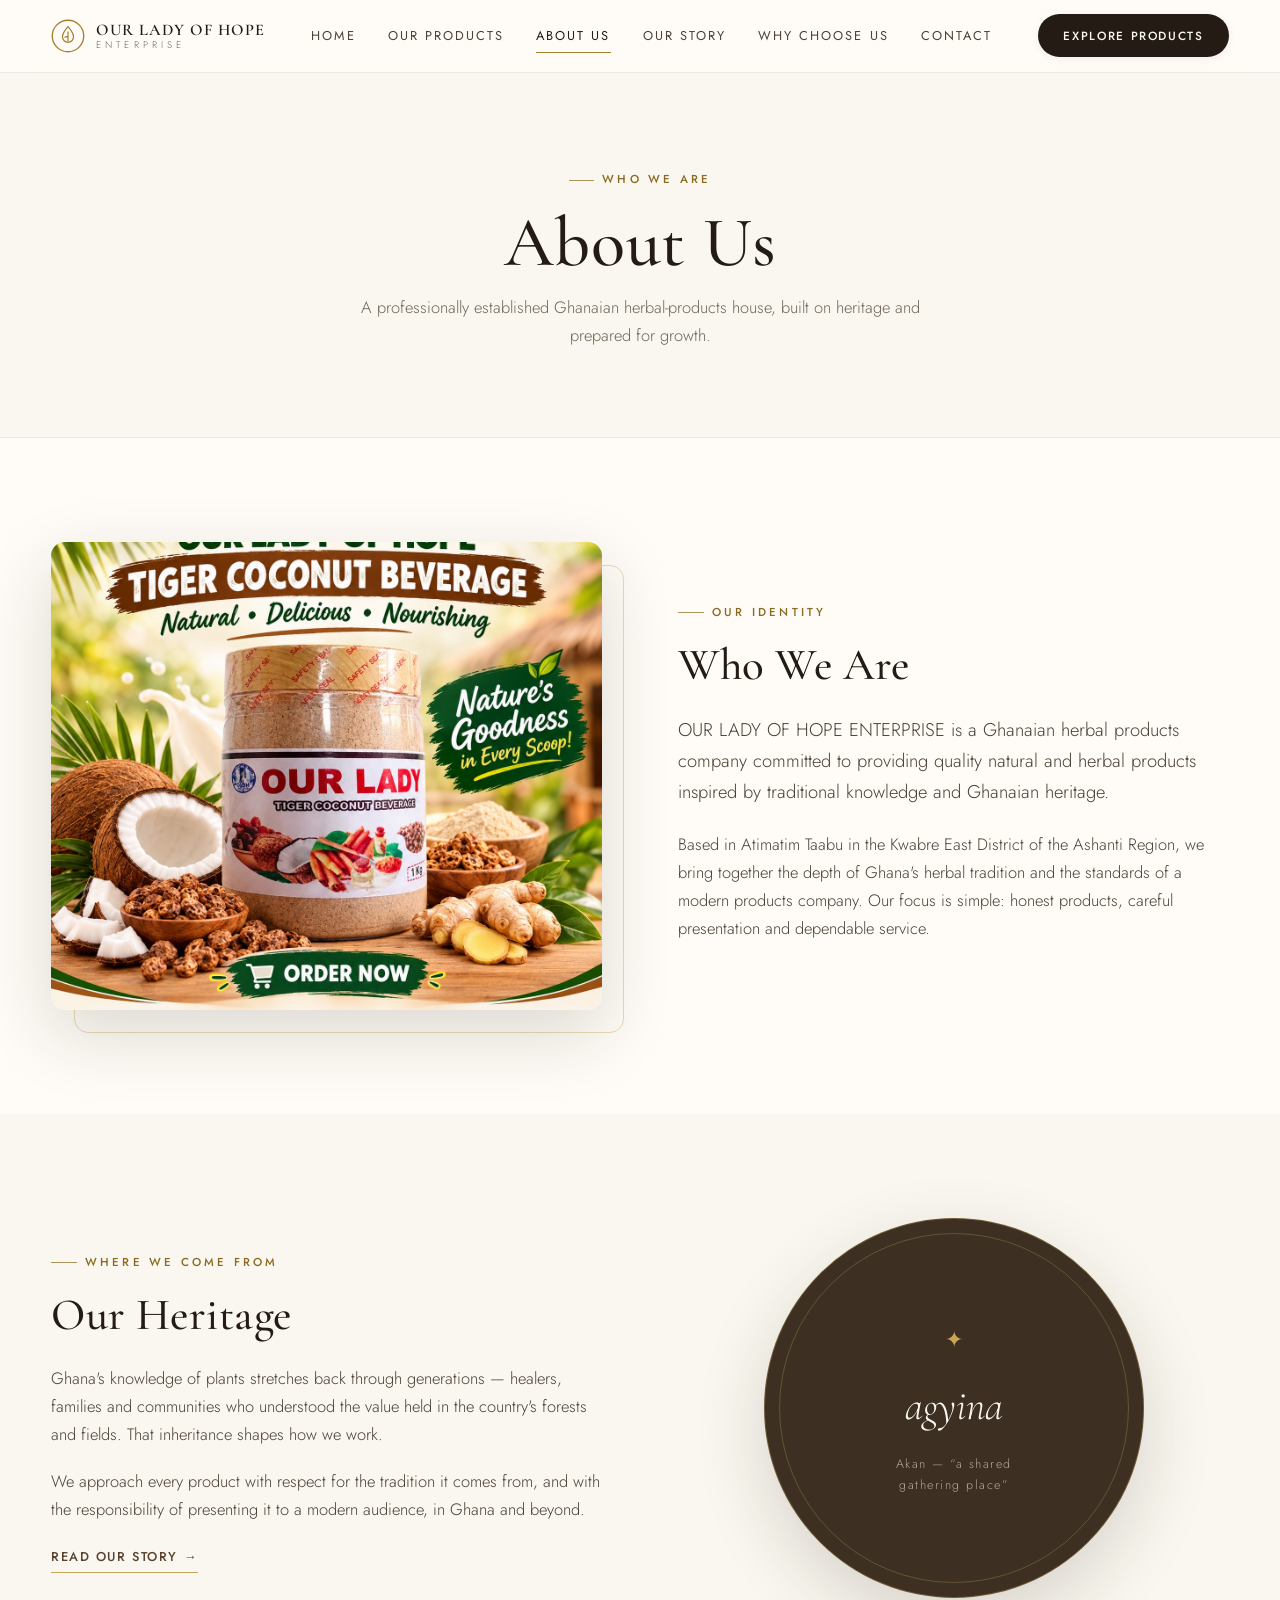
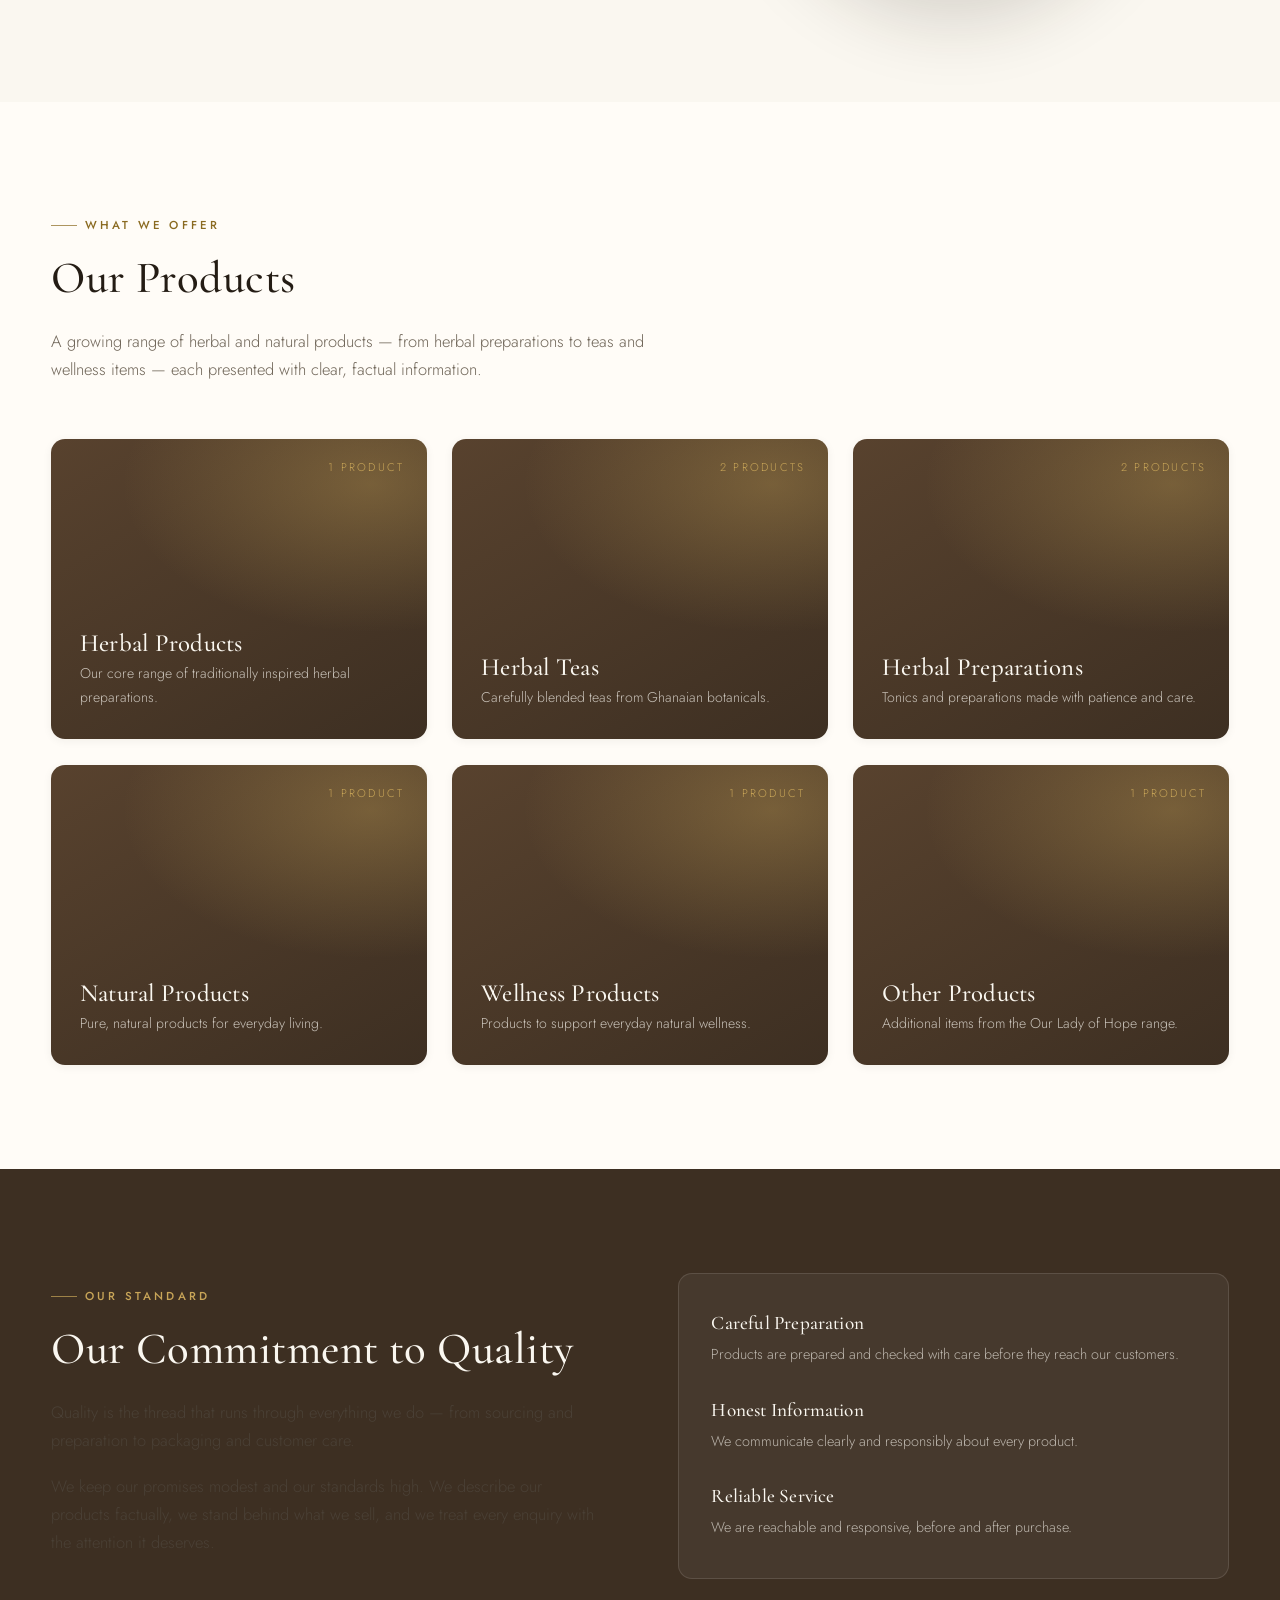
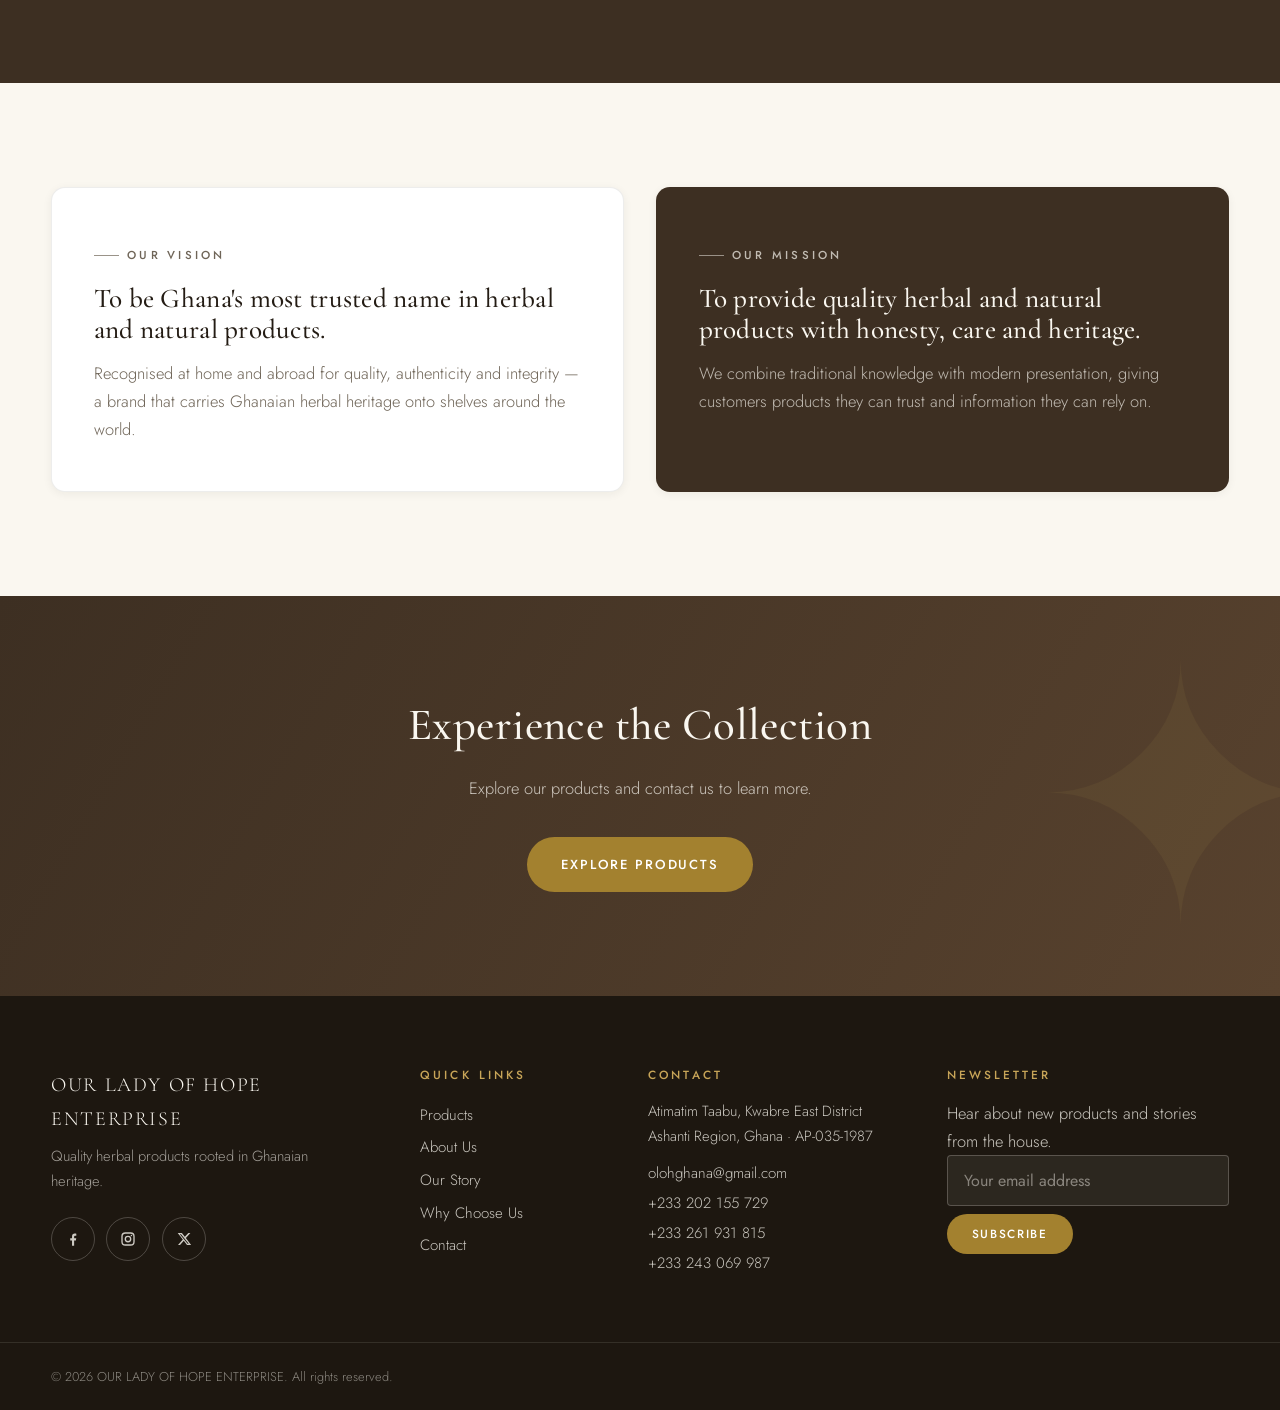
==== docs/about.html @ 87de77d7 "Move site into docs/ for GitHub Pages publishing GitHub Pages branch-based sources only support / or" ====
<!doctype html>
<html lang="en">
<head>
<meta charset="utf-8">
<meta name="viewport" content="width=device-width, initial-scale=1">
<title>About Us | Our Lady of Hope Enterprise — Ghanaian Herbal Products</title>
<meta name="description" content="About Our Lady of Hope Enterprise — a Ghanaian herbal products company rooted in heritage, committed to quality natural and herbal products.">
<link rel="preconnect" href="https://fonts.googleapis.com">
<link rel="preconnect" href="https://fonts.gstatic.com" crossorigin>
<link href="https://fonts.googleapis.com/css2?family=Cormorant+Garamond:ital,wght@0,400;0,500;0,600;0,700;1,400&family=Jost:wght@300;400;500;600&display=swap" rel="stylesheet">
<link rel="stylesheet" href="css/styles.css">
</head>
<body>
<a class="skip-link" href="#main">Skip to content</a>
<header class="site-header" id="siteHeader">
  <div class="container header-inner">
    <a href="index.html" class="brand">
      <span class="brand-mark" aria-hidden="true"><svg viewBox="0 0 40 40" width="34" height="34"><circle cx="20" cy="20" r="18.5" fill="none" stroke="currentColor" stroke-width="1.6"/><path d="M20 9c4 4.5 6.5 8.4 6.5 12a6.5 6.5 0 1 1-13 0c0-3.6 2.5-7.5 6.5-12Z" fill="none" stroke="currentColor" stroke-width="1.5"/><path d="M20 15v11M16.4 21.4c1.1-.8 2.4-.8 3.6 0" stroke="currentColor" stroke-width="1.4" fill="none" stroke-linecap="round"/></svg></span>
      <span class="brand-text"><strong>OUR LADY OF HOPE</strong><small>ENTERPRISE</small></span>
    </a>
    <nav class="main-nav" id="mainNav" aria-label="Primary">
      <a href="index.html" class="nav-link">Home</a>
      <a href="products.html" class="nav-link">Our Products</a>
      <a href="about.html" class="nav-link active">About Us</a>
      <a href="our-story.html" class="nav-link">Our Story</a>
      <a href="why-choose-us.html" class="nav-link">Why Choose Us</a>
      <a href="contact.html" class="nav-link">Contact</a>
    </nav>
    <div class="header-actions">
      <a href="products.html" class="btn btn-solid btn-sm">Explore Products</a>
      <button class="nav-toggle" id="navToggle" aria-expanded="false" aria-controls="mainNav" aria-label="Open menu"><span></span><span></span><span></span></button>
    </div>
  </div>
</header>
<main id="main">
  <section class="page-hero section-cream">
    <div class="container center">
      <p class="eyebrow">Who We Are</p>
      <h1 class="h1">About Us</h1>
      <p class="page-lede">A professionally established Ghanaian herbal-products house, built on heritage and prepared for growth.</p>
    </div>
  </section>

  <section class="section" id="who-we-are">
    <div class="container grid-2">
      <div class="intro-media reveal">
        <img src="assets/products/product-lineup.jpg" alt="Our Lady of Hope Enterprise products" loading="lazy">
        <div class="intro-frame" aria-hidden="true"></div>
      </div>
      <div class="intro-copy reveal">
        <p class="eyebrow">Our Identity</p>
        <h2 class="h2">Who We Are</h2>
        <p class="lead">OUR LADY OF HOPE ENTERPRISE is a Ghanaian herbal products company committed to providing quality natural and herbal products inspired by traditional knowledge and Ghanaian heritage.</p>
        <p>Based in Atimatim Taabu in the Kwabre East District of the Ashanti Region, we bring together the depth of Ghana's herbal tradition and the standards of a modern products company. Our focus is simple: honest products, careful presentation and dependable service.</p>
      </div>
    </div>
  </section>

  <section class="section section-cream" id="our-heritage">
    <div class="container grid-2">
      <div class="intro-copy reveal">
        <p class="eyebrow">Where We Come From</p>
        <h2 class="h2">Our Heritage</h2>
        <p>Ghana's knowledge of plants stretches back through generations — healers, families and communities who understood the value held in the country's forests and fields. That inheritance shapes how we work.</p>
        <p>We approach every product with respect for the tradition it comes from, and with the responsibility of presenting it to a modern audience, in Ghana and beyond.</p>
        <a href="our-story.html" class="text-cta">Read Our Story <span aria-hidden="true">→</span></a>
      </div>
      <div class="heritage-visual reveal" aria-hidden="true">
        <div class="heritage-panel">
          <span class="heritage-glyph">✦</span>
          <p class="heritage-word">agyina</p>
          <p class="heritage-note">Akan — “a shared gathering place”</p>
        </div>
      </div>
    </div>
  </section>

  <section class="section" id="our-products">
    <div class="container">
      <div class="section-head reveal">
        <p class="eyebrow">What We Offer</p>
        <h2 class="h2">Our Products</h2>
        <p>A growing range of herbal and natural products — from herbal preparations to teas and wellness items — each presented with clear, factual information.</p>
      </div>
      <div class="category-grid" id="categoryGrid"></div>
    </div>
  </section>

  <section class="section section-dark" id="quality">
    <div class="container grid-2">
      <div class="intro-copy reveal">
        <p class="eyebrow eyebrow-light">Our Standard</p>
        <h2 class="h2 h2-light">Our Commitment to Quality</h2>
        <p class="lead-light">Quality is the thread that runs through everything we do — from sourcing and preparation to packaging and customer care.</p>
        <p>We keep our promises modest and our standards high. We describe our products factually, we stand behind what we sell, and we treat every enquiry with the attention it deserves.</p>
      </div>
      <ul class="trust-list vertical reveal">
        <li><h3>Careful Preparation</h3><p>Products are prepared and checked with care before they reach our customers.</p></li>
        <li><h3>Honest Information</h3><p>We communicate clearly and responsibly about every product.</p></li>
        <li><h3>Reliable Service</h3><p>We are reachable and responsive, before and after purchase.</p></li>
      </ul>
    </div>
  </section>

  <section class="section vision-mission">
    <div class="container vm-grid">
      <div class="vm-card reveal">
        <p class="eyebrow">Our Vision</p>
        <h2 class="h2">To be Ghana's most trusted name in herbal and natural products.</h2>
        <p>Recognised at home and abroad for quality, authenticity and integrity — a brand that carries Ghanaian herbal heritage onto shelves around the world.</p>
      </div>
      <div class="vm-card vm-gold reveal">
        <p class="eyebrow">Our Mission</p>
        <h2 class="h2">To provide quality herbal and natural products with honesty, care and heritage.</h2>
        <p>We combine traditional knowledge with modern presentation, giving customers products they can trust and information they can rely on.</p>
      </div>
    </div>
  </section>

  <section class="section cta">
    <div class="container center reveal">
      <h2 class="h2 h2-light">Experience the Collection</h2>
      <p class="cta-lede">Explore our products and contact us to learn more.</p>
      <a href="products.html" class="btn btn-gold">Explore Products</a>
    </div>
  </section>
</main>
<footer class="site-footer">
  <div class="container footer-grid">
    <div class="footer-brand">
      <p class="footer-name">OUR LADY OF HOPE ENTERPRISE</p>
      <p class="footer-tag">Quality herbal products rooted in Ghanaian heritage.</p>
      <div class="socials" aria-label="Social media">
        <a href="#" aria-label="Facebook"><svg viewBox="0 0 24 24" width="18" height="18" fill="currentColor"><path d="M13.5 21v-7h2.4l.4-3h-2.8V9.1c0-.9.3-1.5 1.6-1.5h1.3V4.9c-.3 0-1.1-.1-2.1-.1-2.1 0-3.6 1.3-3.6 3.7V11H8.3v3h2.4v7h2.8Z"/></svg></a>
        <a href="#" aria-label="Instagram"><svg viewBox="0 0 24 24" width="18" height="18" fill="none" stroke="currentColor" stroke-width="1.8"><rect x="4" y="4" width="16" height="16" rx="4.5"/><circle cx="12" cy="12" r="3.6"/><circle cx="16.6" cy="7.4" r="1" fill="currentColor" stroke="none"/></svg></a>
        <a href="#" aria-label="X"><svg viewBox="0 0 24 24" width="18" height="18" fill="currentColor"><path d="M17.8 4h2.7l-6 6.8L21.5 20h-5.5l-4.3-5.6L6.7 20H4l6.4-7.3L3.6 4h5.6l3.9 5.1L17.8 4Zm-1 14.4h1.5L8 5.5H6.4l10.4 12.9Z"/></svg></a>
      </div>
    </div>
    <nav class="footer-links" aria-label="Quick links">
      <h4>Quick Links</h4>
      <a href="products.html">Products</a>
      <a href="about.html">About Us</a>
      <a href="our-story.html">Our Story</a>
      <a href="why-choose-us.html">Why Choose Us</a>
      <a href="contact.html">Contact</a>
    </nav>
    <div class="footer-contact">
      <h4>Contact</h4>
      <p>Atimatim Taabu, Kwabre East District<br>Ashanti Region, Ghana · AP-035-1987</p>
      <a href="mailto:olohghana@gmail.com">olohghana@gmail.com</a>
      <a href="tel:+233202155729">+233 202 155 729</a>
      <a href="tel:+233261931815">+233 261 931 815</a>
      <a href="tel:+233243069987">+233 243 069 987</a>
    </div>
    <div class="footer-news">
      <h4>Newsletter</h4>
      <p>Hear about new products and stories from the house.</p>
      <form class="newsletter-form" id="newsletterForm" novalidate>
        <label class="sr-only" for="newsletterEmail">Email address</label>
        <input type="email" id="newsletterEmail" name="email" placeholder="Your email address" required>
        <button class="btn btn-gold btn-sm" type="submit">Subscribe</button>
        <p class="form-note" id="newsletterNote" role="status"></p>
      </form>
    </div>
  </div>
  <div class="footer-base"><div class="container"><p>© <span id="year"></span> OUR LADY OF HOPE ENTERPRISE. All rights reserved.</p></div></div>
</footer>
<script src="js/data.js"></script>
<script src="js/main.js"></script>
<script src="js/page-logic.js"></script>
</body>
</html>
---- docs/css/styles.css ----
/* ============================================================
   OUR LADY OF HOPE ENTERPRISE — Design System
   Premium Ghanaian herbal brand aesthetic
   ============================================================ */

:root {
  --ivory: #f4efe6;
  --cream: #faf7f0;
  --paper: #fffcf7;
  --sand: #e9dfd0;
  --ink: #241c14;
  --ink-soft: #4a4036;
  --muted: #6f6558;            /* AA on cream & white (5.3:1) */
  --gold-text: #8a6a20;        /* AA gold for text on light bg (4.7:1) */
  --bark: #3d2f22;
  --coffee: #58422e;
  --gold: #a3812f;
  --gold-soft: #c8a558;
  --gold-pale: #ead9b5;
  --leaf-deep: #3c4a34;
  --clay: #b0714b;
  --white: #ffffff;
  --shadow-sm: 0 2px 10px rgba(36, 28, 20, .06);
  --shadow-md: 0 14px 40px rgba(36, 28, 20, .10);
  --shadow-lg: 0 24px 70px rgba(36, 28, 20, .16);
  --radius: 4px;
  --radius-lg: 14px;
  --serif: "Cormorant Garamond", Georgia, serif;
  --sans: "Jost", "Segoe UI", sans-serif;
  --ease: cubic-bezier(.22, .61, .36, 1);
}

* { margin: 0; padding: 0; box-sizing: border-box; }
html { scroll-behavior: smooth; }
body {
  font-family: var(--sans);
  font-weight: 300;
  color: var(--ink);
  background: var(--paper);
  line-height: 1.7;
  font-size: 16.5px;
  -webkit-font-smoothing: antialiased;
}
img { max-width: 100%; display: block; }
a { color: inherit; text-decoration: none; }
ul, ol { list-style: none; }
button { font-family: inherit; cursor: pointer; touch-action: manipulation; }
a { cursor: pointer; }
input, textarea, select { font-family: inherit; font-size: 1rem; color: var(--ink); }

/* Visible keyboard focus everywhere (never removed without replacement) */
:focus-visible {
  outline: 2px solid var(--gold);
  outline-offset: 3px;
  border-radius: 2px;
}
.btn:focus-visible,
.chip:focus-visible,
.nav-toggle:focus-visible {
  outline: 2px solid var(--gold);
  outline-offset: 3px;
}
.section-dark :focus-visible,
.site-footer :focus-visible,
.hero :focus-visible,
.main-nav.open :focus-visible {
  outline-color: var(--gold-soft);
}

.container { width: min(1180px, 92%); margin-inline: auto; }
.center { text-align: center; }

.sr-only { position: absolute; width: 1px; height: 1px; overflow: hidden; clip: rect(0 0 0 0); white-space: nowrap; }
.skip-link {
  position: absolute; left: 1rem; top: -100%; z-index: 200;
  background: var(--ink); color: var(--cream); padding: .6rem 1.2rem; border-radius: var(--radius);
  transition: top .2s var(--ease);
}
.skip-link:focus { top: 1rem; }

::selection { background: var(--gold-pale); color: var(--ink); }

/* ---------- Typography ---------- */
h1, h2, h3, h4 { font-family: var(--serif); font-weight: 500; line-height: 1.15; letter-spacing: .01em; }
.h1 { font-size: clamp(2.6rem, 6vw, 4.4rem); }
.h2 { font-size: clamp(1.9rem, 3.6vw, 2.8rem); margin-bottom: .5em; }
.h3 { font-size: 1.5rem; }
.h2-light { color: var(--cream); }
.lead { font-size: 1.15rem; color: var(--ink-soft); margin-bottom: 1.2em; }
.lead-light { color: rgba(250, 247, 240, .8); }
.eyebrow {
  display: inline-flex; align-items: center; gap: .7em;
  font-family: var(--sans); font-size: .72rem; font-weight: 500;
  letter-spacing: .28em; text-transform: uppercase; color: var(--gold-text);
  margin-bottom: 1.1rem;
}
.eyebrow::before { content: ""; width: 2.2em; height: 1px; background: currentColor; opacity: .7; }
.eyebrow-light { color: var(--gold-soft); } /* AA on bark (5.5:1) */
em { font-style: italic; }

/* ---------- Buttons ---------- */
.btn {
  display: inline-flex; align-items: center; justify-content: center; gap: .55em;
  padding: .95rem 2.1rem; border-radius: 999px; border: 1px solid transparent;
  font-family: var(--sans); font-size: .82rem; font-weight: 500;
  letter-spacing: .14em; text-transform: uppercase;
  transition: transform .3s var(--ease), box-shadow .3s var(--ease),
              background-color .3s var(--ease), color .3s var(--ease), border-color .3s var(--ease);
}
.btn:hover { transform: translateY(-2px); }
.btn:active { transform: translateY(0); }
.btn-solid { background: var(--ink); color: var(--cream); box-shadow: var(--shadow-sm); }
.btn-solid:hover { background: var(--coffee); box-shadow: var(--shadow-md); }
.btn-outline { border-color: rgba(36, 28, 20, .3); color: var(--ink); background: transparent; }
.btn-outline:hover { border-color: var(--ink); background: rgba(36, 28, 20, .04); }
.btn-outline-light { border-color: rgba(250, 247, 240, .5); color: var(--cream); background: transparent; }
.btn-outline-light:hover { border-color: var(--cream); background: rgba(250, 247, 240, .1); }
.btn-gold { background: var(--gold); color: var(--white); }
.btn-gold:hover { background: #8d6f26; box-shadow: 0 12px 30px rgba(163, 129, 47, .35); }
.btn-sm { padding: .65rem 1.5rem; font-size: .74rem; }
.btn-whatsapp { background: #1f9d55; color: #fff; }
.btn-whatsapp:hover { background: #188247; box-shadow: 0 12px 30px rgba(31, 157, 85, .3); }
.btn-danger { background: #9c3a2e; color: #fff; }
.btn-danger:hover { background: #833025; }

.text-cta {
  display: inline-flex; align-items: center; gap: .5em;
  font-weight: 500; letter-spacing: .12em; text-transform: uppercase; font-size: .8rem;
  color: var(--coffee); border-bottom: 1px solid var(--gold-soft); padding-bottom: .35em;
  transition: color .3s, gap .3s var(--ease);
}
.text-cta:hover { color: var(--gold); gap: .9em; }
.text-link { color: var(--coffee); border-bottom: 1px solid var(--gold-soft); }
.text-link:hover { color: var(--gold); }
.small-note { font-size: .88rem; color: var(--muted); }

/* ---------- Header ---------- */
.site-header {
  position: sticky; top: 0; z-index: 100;
  background: rgba(255, 252, 247, .88);
  backdrop-filter: blur(12px);
  border-bottom: 1px solid rgba(36, 28, 20, .08);
  transition: box-shadow .3s var(--ease), background .3s var(--ease);
}
.site-header.scrolled { box-shadow: var(--shadow-sm); background: rgba(255, 252, 247, .97); }
.header-inner { display: flex; align-items: center; justify-content: space-between; gap: 1.5rem; padding: .9rem 0; }
.brand { display: inline-flex; align-items: center; gap: .7rem; color: var(--ink); }
.brand-mark { color: var(--gold); display: grid; place-items: center; }
.brand-text { display: flex; flex-direction: column; line-height: 1.15; }
.brand-text strong { font-family: var(--serif); font-size: 1.02rem; font-weight: 600; letter-spacing: .06em; }
.brand-text small { font-size: .6rem; letter-spacing: .42em; text-transform: uppercase; color: var(--muted); }

.main-nav { display: flex; gap: 2rem; }
.nav-link {
  position: relative; font-size: .8rem; font-weight: 400; letter-spacing: .16em; text-transform: uppercase;
  color: var(--ink-soft); padding: .4rem 0; transition: color .3s;
}
.nav-link::after {
  content: ""; position: absolute; left: 0; bottom: 0; height: 1px; width: 0;
  background: var(--gold); transition: width .35s var(--ease);
}
.nav-link:hover, .nav-link.active { color: var(--ink); }
.nav-link:hover::after, .nav-link.active::after { width: 100%; }

.header-actions { display: flex; align-items: center; gap: 1rem; }
.nav-toggle {
  display: none; flex-direction: column; justify-content: center; gap: 5px;
  width: 42px; height: 42px; background: transparent; border: 1px solid rgba(36, 28, 20, .2);
  border-radius: 50%; padding: 0 10px;
}
.nav-toggle span { display: block; height: 1.5px; background: var(--ink); border-radius: 2px; transition: transform .3s var(--ease), opacity .3s; }
.nav-toggle[aria-expanded="true"] span:nth-child(1) { transform: translateY(6.5px) rotate(45deg); }
.nav-toggle[aria-expanded="true"] span:nth-child(2) { opacity: 0; }
.nav-toggle[aria-expanded="true"] span:nth-child(3) { transform: translateY(-6.5px) rotate(-45deg); }

/* ---------- Hero ---------- */
.hero {
  position: relative; min-height: 92vh; display: flex; align-items: center;
  color: var(--cream); overflow: hidden;
}
.hero-media { position: absolute; inset: 0; }
.hero-media img { width: 100%; height: 100%; object-fit: cover; object-position: center; transform: scale(1.05); animation: heroDrift 22s var(--ease) infinite alternate; }
@keyframes heroDrift { from { transform: scale(1.05); } to { transform: scale(1.12); } }
.hero-veil {
  position: absolute; inset: 0;
  background: linear-gradient(100deg, rgba(29, 22, 15, .88) 8%, rgba(36, 27, 18, .55) 48%, rgba(29, 22, 15, .35) 100%);
}
.hero-inner { position: relative; z-index: 2; padding: 7rem 0; max-width: 780px; }
.hero-title { font-size: clamp(3rem, 8vw, 5.6rem); font-weight: 500; margin-bottom: 1.2rem; }
.hero-title em { color: var(--gold-soft); }
.hero-lede { font-size: 1.2rem; max-width: 34em; color: rgba(250, 247, 240, .88); margin-bottom: 2.4rem; }
.hero-ctas { display: flex; flex-wrap: wrap; gap: 1rem; margin-bottom: 3.4rem; }
.hero-badges {
  display: flex; align-items: center; flex-wrap: wrap; gap: 1.1rem;
  font-size: .72rem; letter-spacing: .3em; text-transform: uppercase; color: rgba(250, 247, 240, .75);
}
.hero-badges i { width: 22px; height: 1px; background: var(--gold-soft); opacity: .6; }

/* ---------- Sections ---------- */
.section { padding: 6.5rem 0; }
.section-cream { background: var(--cream); }
.section-dark { background: var(--bark); color: var(--cream); }
.section-head { max-width: 640px; margin-bottom: 3.5rem; }
.section-head p:not(.eyebrow) { color: var(--muted); }
.section-dark .section-head p:not(.eyebrow) { color: rgba(250, 247, 240, .65); }

.grid-2 { display: grid; grid-template-columns: 1fr 1fr; gap: clamp(2.5rem, 6vw, 5.5rem); align-items: center; }

/* intro */
.intro-media { position: relative; }
.intro-media img { border-radius: var(--radius-lg); box-shadow: var(--shadow-lg); aspect-ratio: 4 / 3.4; object-fit: cover; }
.intro-frame {
  position: absolute; inset: 1.4rem -1.4rem -1.4rem 1.4rem;
  border: 1px solid var(--gold-pale); border-radius: var(--radius-lg); z-index: -1;
}
.intro-copy .btn { margin-top: 1.8rem; }
.intro-copy p:not(.eyebrow):not(.lead) { color: var(--ink-soft); margin-bottom: 1.1em; max-width: 56ch; }

/* ---------- Product cards ---------- */
.product-grid { display: grid; grid-template-columns: repeat(auto-fill, minmax(260px, 1fr)); gap: 2rem; margin-bottom: 3.5rem; }
.product-card {
  background: var(--white); border: 1px solid rgba(36, 28, 20, .07); border-radius: var(--radius-lg);
  overflow: hidden; display: flex; flex-direction: column;
  transition: transform .45s var(--ease), box-shadow .45s var(--ease);
}
.product-card:hover { transform: translateY(-6px); box-shadow: var(--shadow-md); }
.product-media { position: relative; overflow: hidden; aspect-ratio: 1 / .95; background: var(--sand); }
.product-media img { width: 100%; height: 100%; object-fit: cover; transition: transform 1.1s var(--ease); }
.product-card:hover .product-media img { transform: scale(1.07); }
.product-tags { position: absolute; top: .9rem; left: .9rem; display: flex; gap: .45rem; z-index: 2; }
.tag {
  font-size: .62rem; font-weight: 500; letter-spacing: .18em; text-transform: uppercase;
  padding: .32em .9em; border-radius: 999px; backdrop-filter: blur(4px);
}
.tag-featured { background: rgba(255, 252, 247, .92); color: var(--gold-text); border: 1px solid var(--gold-pale); }
.tag-new { background: var(--leaf-deep); color: var(--cream); }
.tag-stock { background: rgba(250, 247, 240, .92); color: var(--ink-soft); }
.product-body { padding: 1.5rem 1.5rem 1.7rem; display: flex; flex-direction: column; gap: .55rem; flex: 1; }
.product-cat { font-size: .68rem; letter-spacing: .24em; text-transform: uppercase; color: var(--gold-text); }
.product-name { font-size: 1.35rem; }
.product-desc { font-size: .92rem; color: var(--muted); flex: 1; }
.product-meta { display: flex; justify-content: space-between; align-items: center; font-size: .78rem; color: var(--ink-soft); margin-top: .4rem; }
.product-meta .size { letter-spacing: .06em; }
.product-card .btn { margin-top: 1.1rem; width: 100%; }

/* ---------- Categories ---------- */
.category-grid { display: grid; grid-template-columns: repeat(auto-fill, minmax(300px, 1fr)); gap: 1.6rem; }
.category-card {
  position: relative; display: flex; align-items: flex-end; min-height: 300px;
  border-radius: var(--radius-lg); overflow: hidden; padding: 1.8rem;
  background: linear-gradient(150deg, var(--coffee), var(--bark)); color: var(--cream);
  box-shadow: var(--shadow-sm);
  transition: transform .45s var(--ease), box-shadow .45s var(--ease);
}
.category-card::after {
  content: ""; position: absolute; inset: 0;
  background: radial-gradient(120% 90% at 85% 15%, rgba(200, 165, 88, .35), transparent 55%);
  pointer-events: none;
}
.category-card:hover { transform: translateY(-6px); box-shadow: var(--shadow-md); }
.category-card h3 { font-size: 1.55rem; position: relative; z-index: 2; }
.category-card p { font-size: .88rem; color: rgba(250, 247, 240, .72); position: relative; z-index: 2; margin-top: .3rem; }
.category-card .category-count {
  position: absolute; top: 1.2rem; right: 1.4rem; z-index: 2;
  font-size: .7rem; letter-spacing: .2em; text-transform: uppercase; color: var(--gold-soft);
}
.category-card::before {
  content: "→"; position: absolute; right: 1.6rem; bottom: 1.6rem; z-index: 2;
  font-size: 1.1rem; color: var(--gold-soft); opacity: 0; transform: translateX(-8px);
  transition: opacity .35s var(--ease), transform .35s var(--ease);
}
.category-card:hover::before { opacity: 1; transform: translateX(0); }

/* ---------- Features / Why ---------- */
.feature-grid { display: grid; grid-template-columns: repeat(auto-fit, minmax(230px, 1fr)); gap: 2.2rem; }
.feature { border-top: 1px solid rgba(250, 247, 240, .18); padding-top: 1.6rem; transition: transform .4s var(--ease); }
.feature:hover { transform: translateY(-4px); }
.feature-num { font-family: var(--serif); font-size: 2rem; color: var(--gold-soft); display: block; margin-bottom: .8rem; }
.feature h3 { font-size: 1.35rem; color: var(--cream); margin-bottom: .5rem; }
.feature p { font-size: .92rem; color: rgba(250, 247, 240, .68); }
.feature-light { border-top-color: rgba(36, 28, 20, .14); }
.feature-light h3 { color: var(--ink); }
.feature-light p { color: var(--muted); }
.feature-light .feature-num { color: var(--gold); }
.feature-grid-page { margin-top: 1rem; }

/* ---------- Heritage ---------- */
.heritage { background: linear-gradient(180deg, var(--paper), var(--cream)); }
.heritage-visual { display: grid; place-items: center; }
.heritage-panel {
  width: 100%; max-width: 380px; aspect-ratio: 1; display: grid; place-content: center; text-align: center; gap: .8rem;
  background: var(--bark); color: var(--cream); border-radius: 50%;
  box-shadow: var(--shadow-lg); border: 1px solid rgba(200, 165, 88, .35);
  position: relative;
}
.heritage-panel::before {
  content: ""; position: absolute; inset: 14px; border: 1px solid rgba(200, 165, 88, .3); border-radius: 50%;
}
.heritage-glyph { color: var(--gold-soft); font-size: 1.4rem; }
.heritage-word { font-family: var(--serif); font-size: 2.6rem; font-style: italic; }
.heritage-note { font-size: .78rem; letter-spacing: .12em; color: rgba(250, 247, 240, .6); max-width: 22ch; }
.heritage-copy p:not(.eyebrow):not(.lead) { color: var(--ink-soft); max-width: 56ch; margin-bottom: 1.1em; }

/* ---------- Showcase ---------- */
.showcase { padding-bottom: 0; }
.showcase-band { max-height: 78vh; overflow: hidden; }
.showcase-band img { width: 100%; height: auto; object-fit: cover; }

/* ---------- Trust ---------- */
.trust-list { display: grid; grid-template-columns: repeat(auto-fit, minmax(240px, 1fr)); gap: 2rem; counter-reset: trust; }
.trust-list li { background: var(--white); border: 1px solid rgba(36, 28, 20, .07); border-radius: var(--radius-lg); padding: 1.8rem; box-shadow: var(--shadow-sm); transition: transform .4s var(--ease); }
.trust-list li:hover { transform: translateY(-4px); }
.trust-list h3 { font-size: 1.2rem; margin-bottom: .5rem; }
.trust-list p { font-size: .9rem; color: var(--muted); }
.trust-list.vertical { grid-template-columns: 1fr; gap: 1.2rem; background: rgba(250, 247, 240, .05); padding: 2rem; border-radius: var(--radius-lg); border: 1px solid rgba(250, 247, 240, .12); }
.trust-list.vertical li { background: transparent; border: 0; box-shadow: none; padding: .4rem 0; }
.trust-list.vertical h3 { color: var(--cream); }
.trust-list.vertical p { color: rgba(250, 247, 240, .65); }

/* ---------- CTA ---------- */
.cta { background: linear-gradient(120deg, var(--bark), var(--coffee)); text-align: center; position: relative; overflow: hidden; }
.cta::before {
  content: "✦"; position: absolute; font-size: 22rem; color: rgba(200, 165, 88, .07);
  top: -6rem; right: -3rem; pointer-events: none;
}
.cta-lede { color: rgba(250, 247, 240, .75); margin: .8rem auto 2.2rem; max-width: 42ch; }

/* ---------- Page hero ---------- */
.page-hero { padding: 5.5rem 0; border-bottom: 1px solid rgba(36, 28, 20, .07); }
.page-hero .eyebrow { margin-bottom: .8rem; }
.page-lede { color: var(--muted); max-width: 56ch; margin: .6rem auto 0; }

/* ---------- Catalogue ---------- */
.catalogue-toolbar { display: flex; flex-wrap: wrap; gap: 1.2rem; justify-content: space-between; align-items: center; margin-bottom: 1.2rem; }
.filter-chips { display: flex; flex-wrap: wrap; gap: .55rem; }
.chip {
  min-height: 44px; padding: .5rem 1.2rem; border-radius: 999px; border: 1px solid rgba(36, 28, 20, .18);
  background: transparent; font-size: .74rem; letter-spacing: .12em; text-transform: uppercase;
  color: var(--ink-soft); transition: all .3s var(--ease);
}
.chip:hover { border-color: var(--ink); }
.chip.active { background: var(--ink); border-color: var(--ink); color: var(--cream); }
.search-wrap input {
  width: min(280px, 100%); padding: .65rem 1.2rem; border-radius: 999px;
  border: 1px solid rgba(36, 28, 20, .18); background: var(--white); outline: none;
  transition: border-color .3s, box-shadow .3s;
}
.search-wrap input:focus { border-color: var(--gold); box-shadow: 0 0 0 3px rgba(163, 129, 47, .15); }
.catalogue-meta { font-size: .82rem; color: var(--muted); margin-bottom: 1.8rem; letter-spacing: .04em; }
.empty-state { text-align: center; color: var(--muted); padding: 3rem 0; }

/* ---------- Product detail ---------- */
.breadcrumbs { font-size: .8rem; color: var(--muted); margin-bottom: 2.4rem; display: flex; gap: .5em; flex-wrap: wrap; }
.breadcrumbs a:hover { color: var(--gold); }
.detail-grid { display: grid; grid-template-columns: 1.05fr 1fr; gap: clamp(2.5rem, 6vw, 5rem); align-items: start; }
.detail-gallery { display: grid; gap: 1rem; }
.detail-gallery .main-image { border-radius: var(--radius-lg); overflow: hidden; box-shadow: var(--shadow-md); aspect-ratio: 1 / .9; background: var(--sand); }
.detail-gallery .main-image img { width: 100%; height: 100%; object-fit: cover; transition: transform .8s var(--ease); }
.detail-gallery .main-image:hover img { transform: scale(1.04); }
.gallery-thumbs { display: flex; gap: .8rem; }
.gallery-thumbs button { border: 1px solid rgba(36, 28, 20, .12); border-radius: var(--radius); overflow: hidden; padding: 0; width: 64px; height: 64px; background: var(--sand); transition: border-color .3s; }
.gallery-thumbs button.active { border-color: var(--gold); }
.gallery-thumbs img { width: 100%; height: 100%; object-fit: cover; }
.detail-info .product-cat { margin-bottom: .6rem; display: block; }
.detail-info .h1 { font-size: clamp(2.2rem, 4vw, 3.2rem); margin-bottom: 1rem; }
.detail-desc { color: var(--ink-soft); margin-bottom: 1.6rem; }
.spec-list { margin: 1.6rem 0; border-top: 1px solid rgba(36, 28, 20, .1); }
.spec-list div { display: grid; grid-template-columns: 180px 1fr; gap: 1rem; padding: .8rem 0; border-bottom: 1px solid rgba(36, 28, 20, .1); font-size: .92rem; }
.spec-list dt { font-weight: 500; text-transform: uppercase; letter-spacing: .1em; font-size: .72rem; color: var(--muted); align-self: center; }
.detail-ctas { display: flex; flex-wrap: wrap; gap: .9rem; margin-top: 2rem; }
.availability { display: inline-flex; align-items: center; gap: .5em; font-size: .78rem; letter-spacing: .14em; text-transform: uppercase; color: var(--leaf-deep); margin-top: 1.2rem; }
.availability::before { content: ""; width: 8px; height: 8px; border-radius: 50%; background: #3f8f5a; }
.availability.out { color: #9c3a2e; }
.availability.out::before { background: #9c3a2e; }

/* enquiry modal */
.modal-backdrop {
  position: fixed; inset: 0; background: rgba(29, 22, 15, .55); z-index: 300;
  display: grid; place-items: center; padding: 1.5rem;
  opacity: 0; pointer-events: none; transition: opacity .3s var(--ease);
}
.modal-backdrop.open { opacity: 1; pointer-events: auto; }
.modal {
  background: var(--paper); border-radius: var(--radius-lg); max-width: 560px; width: 100%;
  max-height: 90vh; overflow-y: auto; padding: 2.4rem; position: relative;
  transform: translateY(14px); transition: transform .35s var(--ease); box-shadow: var(--shadow-lg);
}
.modal-backdrop.open .modal { transform: translateY(0); }
.modal-close {
  position: absolute; top: .8rem; right: .8rem; width: 44px; height: 44px; border-radius: 50%;
  border: 1px solid rgba(36, 28, 20, .15); background: transparent; font-size: 1rem; color: var(--ink-soft);
}
.modal-close:hover { background: rgba(36, 28, 20, .06); }
.modal h2 { margin-bottom: .4rem; }
.modal .small-note { margin-bottom: 1.6rem; }

/* ---------- Forms ---------- */
form .field { margin-bottom: 1.2rem; }
form label { display: block; font-size: .74rem; font-weight: 500; letter-spacing: .14em; text-transform: uppercase; color: var(--ink-soft); margin-bottom: .45rem; }
form .req { color: var(--clay); }
input[type="text"], input[type="email"], input[type="tel"], input[type="search"], textarea, select {
  width: 100%; padding: .8rem 1rem; border: 1px solid rgba(36, 28, 20, .18);
  border-radius: var(--radius); background: var(--white);
  transition: border-color .3s var(--ease), box-shadow .3s var(--ease);
}
textarea { resize: vertical; }
input:focus-visible, textarea:focus-visible, select:focus-visible {
  outline: none;
  border-color: var(--gold);
  box-shadow: 0 0 0 3px rgba(163, 129, 47, .18);
}
input[aria-invalid="true"], textarea[aria-invalid="true"] {
  border-color: #9c3a2e;
  box-shadow: 0 0 0 3px rgba(156, 58, 46, .12);
}
.field-row { display: grid; grid-template-columns: 1fr 1fr; gap: 1.2rem; }
.form-note { margin-top: .9rem; font-size: .88rem; color: var(--leaf-deep); min-height: 1.3em; }
.form-note.error { color: #9c3a2e; }

/* ---------- Contact page ---------- */
.contact-grid { display: grid; grid-template-columns: 1.2fr .9fr; gap: clamp(2.5rem, 6vw, 5rem); align-items: start; }
.contact-info { display: grid; gap: 1.6rem; }
.info-block { background: var(--cream); border: 1px solid rgba(36, 28, 20, .08); border-radius: var(--radius-lg); padding: 1.6rem 1.8rem; }
.info-block h3 { font-size: 1.15rem; margin-bottom: .7rem; }
.info-block a { display: block; padding: .18rem 0; color: var(--ink-soft); transition: color .3s; }
.info-block a:hover { color: var(--gold); }
.hours-table { width: 100%; font-size: .92rem; border-collapse: collapse; }
.hours-table td { padding: .35rem 0; }
.hours-table td:first-child { color: var(--muted); }
.hours-table td:last-child { text-align: right; font-weight: 400; }
.quick-ctas { display: grid; gap: .8rem; }
.map-frame { border-radius: var(--radius-lg); overflow: hidden; box-shadow: var(--shadow-md); border: 1px solid rgba(36, 28, 20, .08); }
.map-frame iframe { width: 100%; height: 420px; border: 0; display: block; }
.map-section { margin-top: 0; }

/* ---------- Timeline ---------- */
.timeline { position: relative; max-width: 760px; margin-inline: auto; padding-left: 2.5rem; }
.timeline::before { content: ""; position: absolute; left: 8px; top: 6px; bottom: 6px; width: 1px; background: linear-gradient(var(--gold-pale), var(--gold), var(--gold-pale)); }
.timeline li { position: relative; padding: 0 0 2.4rem 1.6rem; }
.timeline li::before {
  content: ""; position: absolute; left: -2.5rem; top: .5rem; width: 17px; height: 17px;
  border-radius: 50%; background: var(--paper); border: 2px solid var(--gold);
  transform: translateX(0); margin-left: .5px;
}
.timeline-era { font-size: .72rem; letter-spacing: .26em; text-transform: uppercase; color: var(--gold); font-weight: 500; }
.timeline h3 { font-size: 1.4rem; margin: .35rem 0 .5rem; }
.timeline p { color: var(--muted); font-size: .95rem; max-width: 58ch; }
.timeline-placeholder { font-style: italic; }

/* ---------- Vision / mission ---------- */
.vision-mission { background: var(--cream); }
.vm-grid { display: grid; grid-template-columns: 1fr 1fr; gap: 2rem; }
.vm-card { background: var(--white); border: 1px solid rgba(36, 28, 20, .08); border-radius: var(--radius-lg); padding: 3rem 2.6rem; box-shadow: var(--shadow-sm); }
.vm-card .h2 { font-size: 1.7rem; }
.vm-card p { color: var(--muted); }
.vm-gold { background: var(--bark); border-color: transparent; }
.vm-gold .h2 { color: var(--cream); }
.vm-gold p { color: rgba(250, 247, 240, .7); }

/* ---------- Story intro ---------- */
.story-intro p:not(.eyebrow):not(.h2) { color: var(--ink-soft); margin-bottom: 1.1em; }

/* ---------- Footer ---------- */
.site-footer { background: #1d1710; color: rgba(250, 247, 240, .78); margin-top: 0; }
.footer-grid {
  display: grid; grid-template-columns: 1.4fr .8fr 1.1fr 1.2fr;
  gap: 2.5rem; padding: 4.5rem 0 3rem;
}
.footer-name { font-family: var(--serif); font-size: 1.25rem; letter-spacing: .08em; color: var(--cream); margin-bottom: .5rem; }
.footer-tag { font-size: .92rem; color: rgba(250, 247, 240, .6); max-width: 30ch; }
.socials { display: flex; gap: .7rem; margin-top: 1.4rem; }
.socials a {
  width: 44px; height: 44px; border-radius: 50%; display: grid; place-items: center;
  border: 1px solid rgba(250, 247, 240, .22); color: rgba(250, 247, 240, .8);
  transition: all .3s var(--ease);
}
.socials a:hover { background: var(--gold); border-color: var(--gold); color: var(--white); transform: translateY(-2px); }
.site-footer h4 {
  font-family: var(--sans); font-size: .74rem; font-weight: 500; letter-spacing: .26em;
  text-transform: uppercase; color: var(--gold-soft); margin-bottom: 1.1rem;
}
.footer-links a { display: block; padding: .22rem 0; font-size: .94rem; transition: color .3s, padding-left .3s var(--ease); }
.footer-links a:hover { color: var(--gold-soft); padding-left: .3em; }
.footer-contact p { font-size: .92rem; margin-bottom: .6rem; }
.footer-contact a { display: block; padding: .14rem 0; font-size: .94rem; transition: color .3s; }
.footer-contact a:hover { color: var(--gold-soft); }
.newsletter-form { display: flex; gap: .5rem; flex-wrap: wrap; }
.newsletter-form input {
  flex: 1; min-width: 180px; background: rgba(250, 247, 240, .07); border-color: rgba(250, 247, 240, .22);
  color: var(--cream);
}
.newsletter-form input::placeholder { color: rgba(250, 247, 240, .45); }
.newsletter-form .form-note { flex-basis: 100%; color: var(--gold-soft); }
.footer-base { border-top: 1px solid rgba(250, 247, 240, .1); padding: 1.4rem 0; font-size: .8rem; color: rgba(250, 247, 240, .5); }

/* ---------- Reveal animations ---------- */
.reveal { opacity: 0; transform: translateY(26px); transition: opacity .8s var(--ease), transform .8s var(--ease); }
.reveal.in { opacity: 1; transform: none; }
.reveal { transition-delay: var(--d, 0s); }
@media (prefers-reduced-motion: reduce) {
  html { scroll-behavior: auto; }
  .reveal { opacity: 1; transform: none; transition: none; }
  .hero-media img { animation: none; }
  * { transition-duration: .01s !important; animation-duration: .01s !important; }
}

/* ---------- Responsive ---------- */
@media (max-width: 1024px) {
  .footer-grid { grid-template-columns: 1fr 1fr; }
  .detail-grid { grid-template-columns: 1fr; }
  .contact-grid { grid-template-columns: 1fr; }
}
@media (max-width: 860px) {
  .main-nav {
    position: fixed; inset: 0; top: 0; padding-top: 6rem; z-index: 90;
    background: rgba(29, 23, 16, .98); backdrop-filter: blur(8px);
    flex-direction: column; align-items: center; justify-content: center; gap: 2.2rem;
    opacity: 0; pointer-events: none; transition: opacity .35s var(--ease);
  }
  .main-nav.open { opacity: 1; pointer-events: auto; }
  .nav-link { font-size: 1.05rem; letter-spacing: .22em; color: var(--cream); }
  .nav-toggle { display: flex; z-index: 95; width: 44px; height: 44px; }
  .gallery-thumbs button { width: 72px; height: 72px; }
  .nav-toggle[aria-expanded="true"] span { background: var(--cream); }
  .header-actions .btn { display: none; }
  .grid-2 { grid-template-columns: 1fr; }
  .vm-grid { grid-template-columns: 1fr; }
  .section { padding: 4.5rem 0; }
  .hero { min-height: 88vh; }
  .field-row { grid-template-columns: 1fr; }
}
@media (max-width: 560px) {
  .footer-grid { grid-template-columns: 1fr; gap: 2rem; }
  .spec-list div { grid-template-columns: 1fr; gap: .2rem; }
  .product-grid { grid-template-columns: 1fr; }
  .catalogue-toolbar { flex-direction: column; align-items: stretch; }
  .search-wrap input { width: 100%; }
}
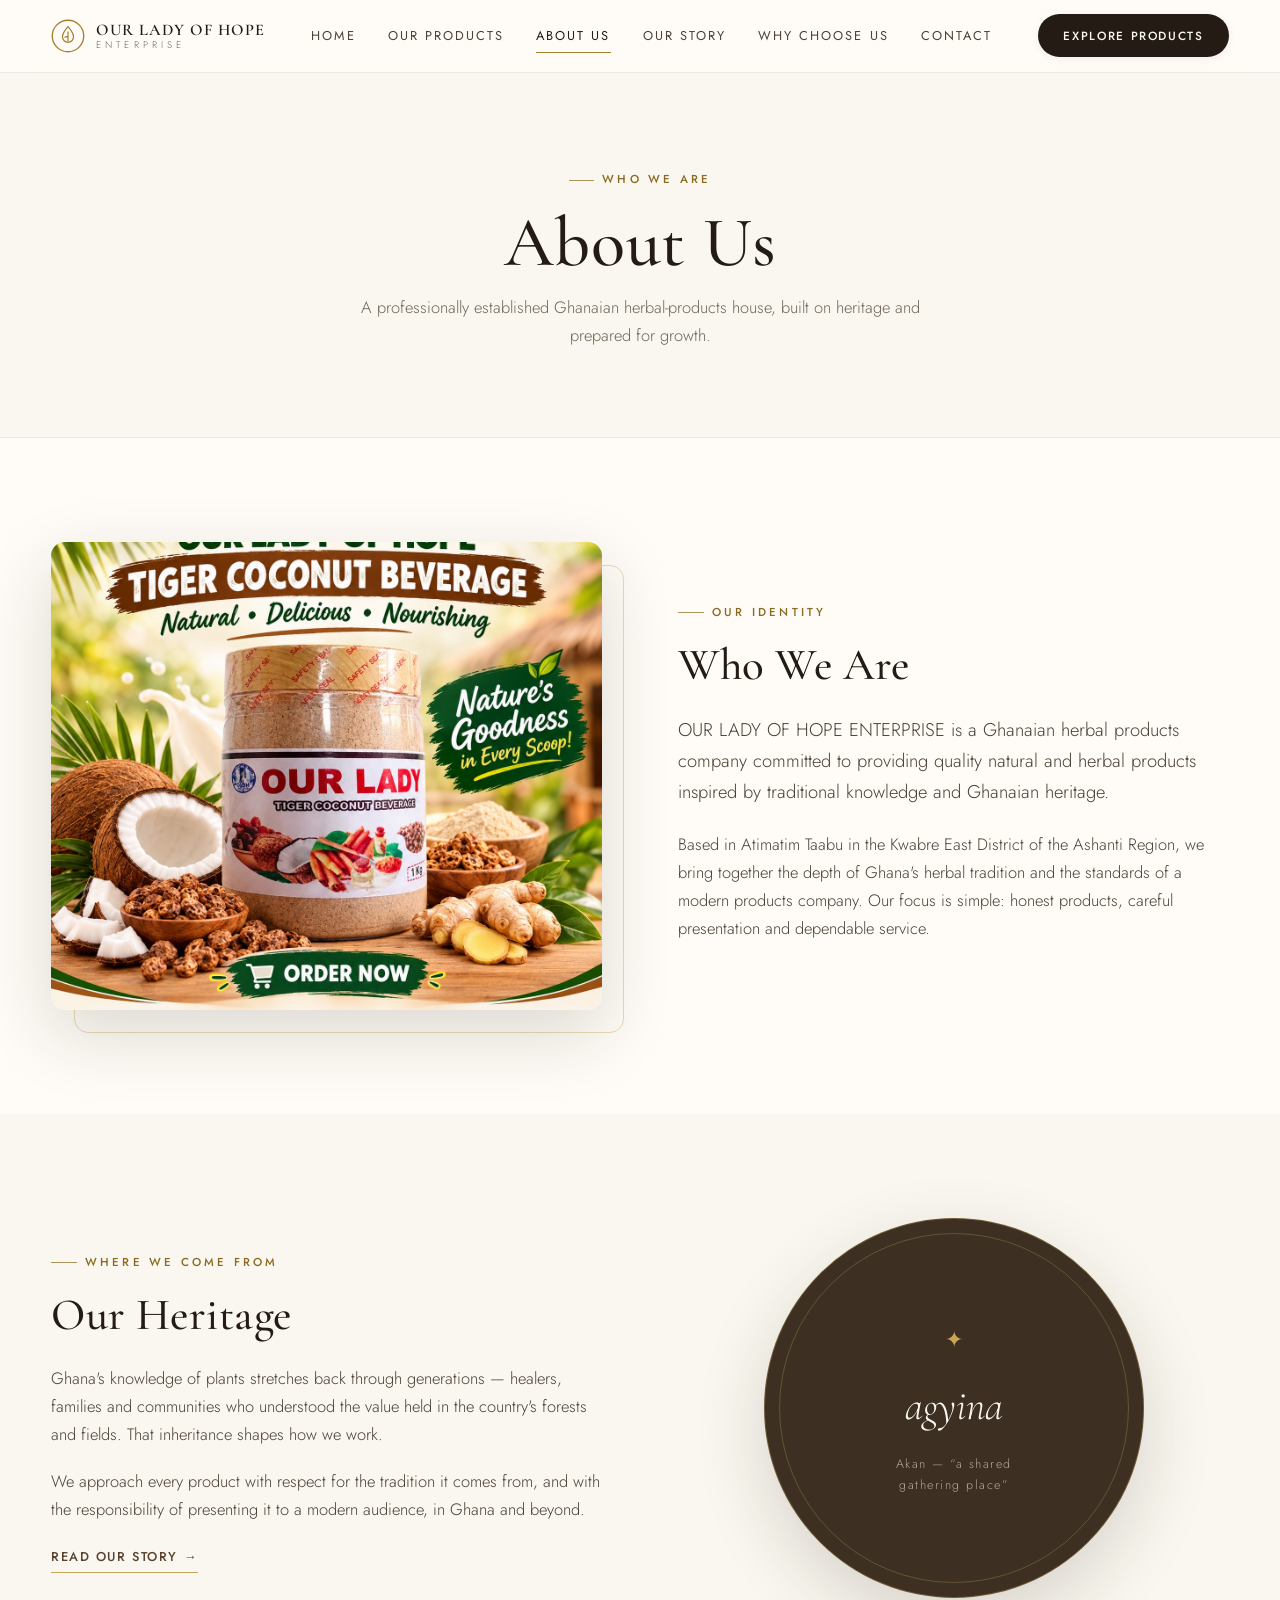
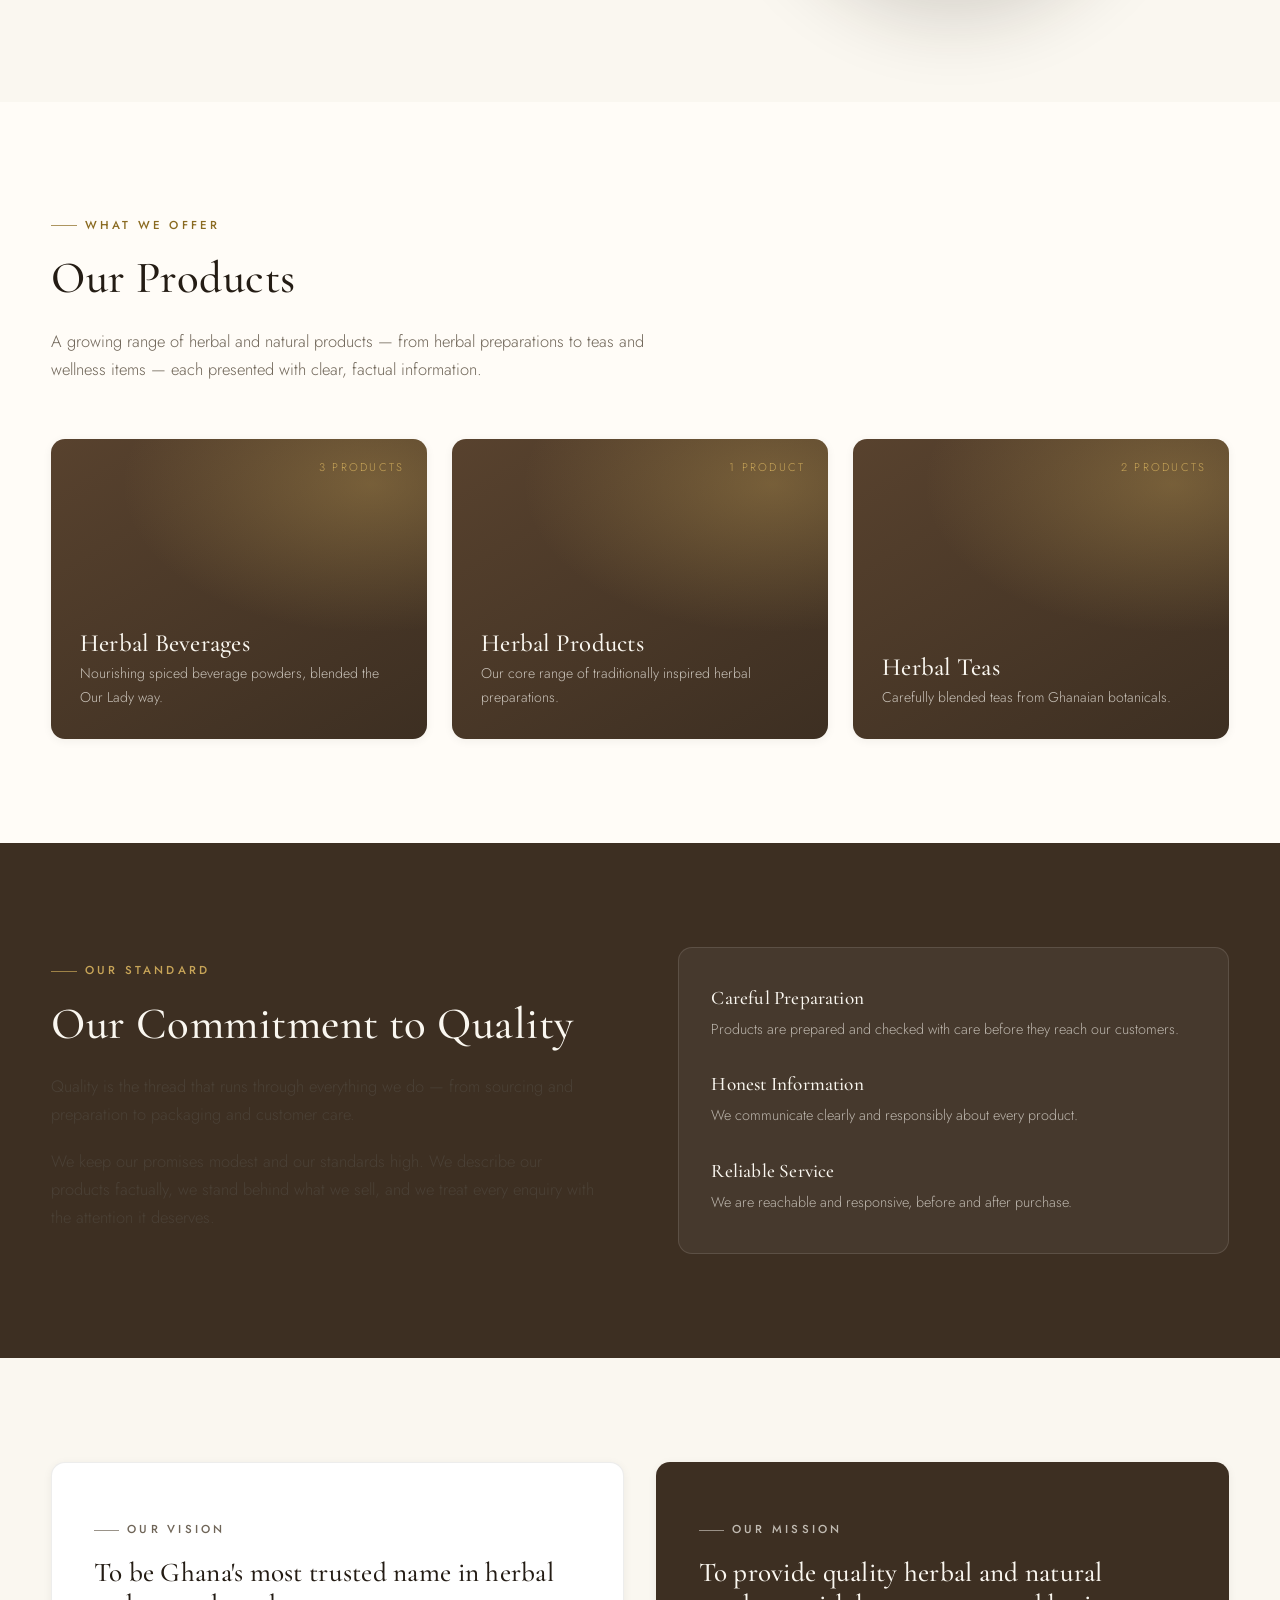
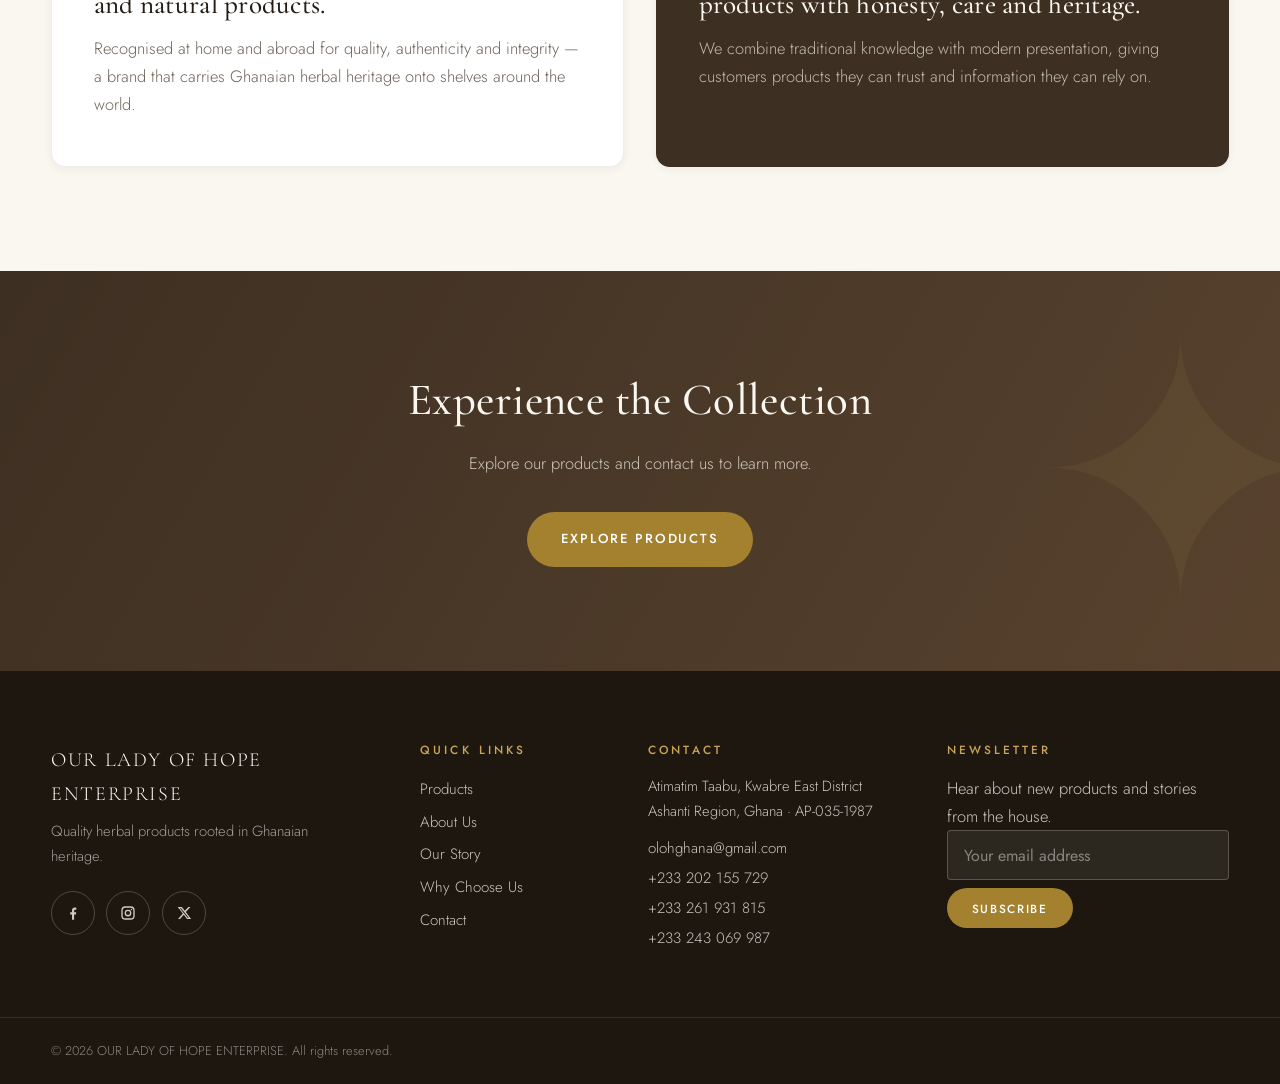
==== commit 6795058c: "Add Turmeric Ginger Spiced and Tiger Coconut Beverage to the catalogue Two new products read from th" ====
--- a/docs/about.html
+++ b/docs/about.html
@@ -44,7 +44,7 @@
   <section class="section" id="who-we-are">
     <div class="container grid-2">
       <div class="intro-media reveal">
-        <img src="assets/products/product-lineup.jpg" alt="Our Lady of Hope Enterprise products" loading="lazy">
+        <img src="assets/products/tiger-coconut-poster.jpg" alt="Our Lady of Hope Enterprise products" loading="lazy">
         <div class="intro-frame" aria-hidden="true"></div>
       </div>
       <div class="intro-copy reveal">
